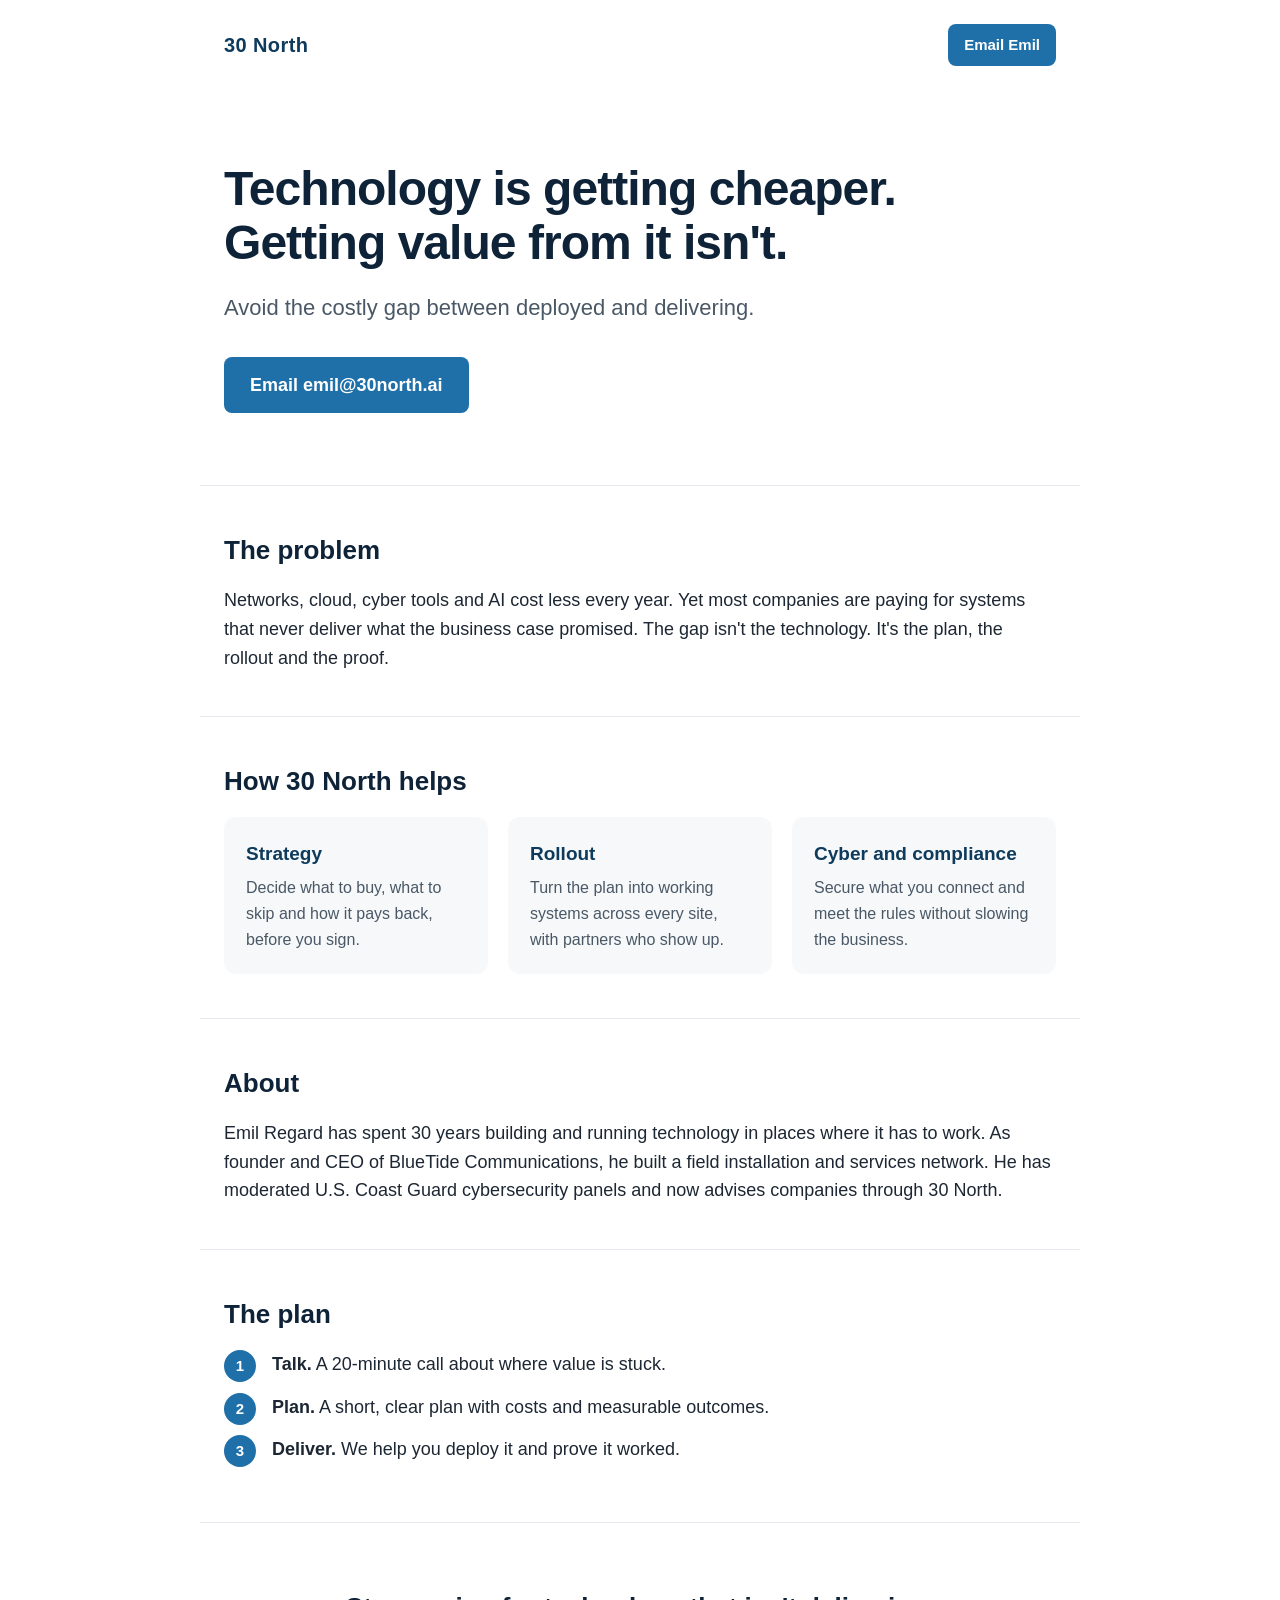
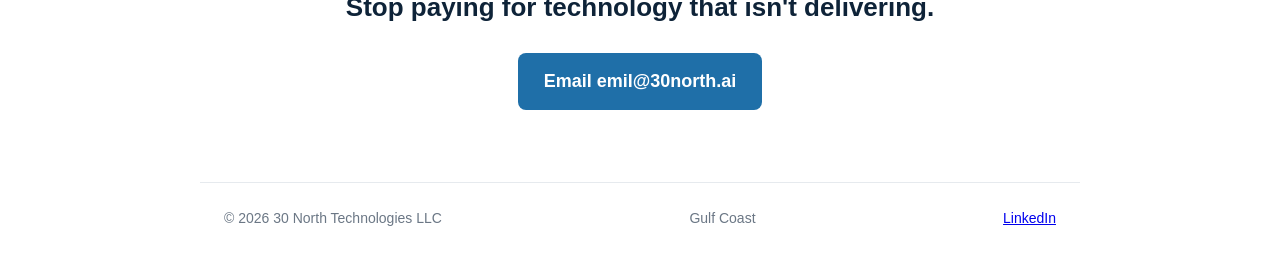
==== index.html @ 556531ea "Phase 1 site" ====
<!doctype html>
<html lang="en">
<head>
<meta charset="utf-8">
<meta name="viewport" content="width=device-width, initial-scale=1">
<title>30 North | Getting value from technology</title>
<meta name="description" content="Technology is getting cheaper. Getting value from it isn't. 30 North closes the gap between deployed and delivering.">
<link rel="stylesheet" href="styles.css">
</head>
<body>
<header class="wrap nav">
  <span class="logo">30 North</span>
  <a class="btn small" href="mailto:emil@30north.ai">Email Emil</a>
</header>

<main>
<section class="wrap hero">
  <h1>Technology is getting cheaper. Getting value from it isn't.</h1>
  <p class="sub">Avoid the costly gap between deployed and delivering.</p>
  <a class="btn" href="mailto:emil@30north.ai">Email emil@30north.ai</a>
</section>

<section class="wrap block">
  <h2>The problem</h2>
  <p>Networks, cloud, cyber tools and AI cost less every year. Yet most companies are paying for systems that never deliver what the business case promised. The gap isn't the technology. It's the plan, the rollout and the proof.</p>
</section>

<section class="wrap block">
  <h2>How 30 North helps</h2>
  <div class="cards">
    <div class="card"><h3>Strategy</h3><p>Decide what to buy, what to skip and how it pays back, before you sign.</p></div>
    <div class="card"><h3>Rollout</h3><p>Turn the plan into working systems across every site, with partners who show up.</p></div>
    <div class="card"><h3>Cyber and compliance</h3><p>Secure what you connect and meet the rules without slowing the business.</p></div>
  </div>
</section>

<section class="wrap block">
  <h2>About</h2>
  <p>Emil Regard has spent 30 years building and running technology in places where it has to work. As founder and CEO of BlueTide Communications, he built a field installation and services network. He has moderated U.S. Coast Guard cybersecurity panels and now advises companies through 30 North.</p>
</section>

<section class="wrap block">
  <h2>The plan</h2>
  <ol class="steps">
    <li><strong>Talk.</strong> A 20-minute call about where value is stuck.</li>
    <li><strong>Plan.</strong> A short, clear plan with costs and measurable outcomes.</li>
    <li><strong>Deliver.</strong> We help you deploy it and prove it worked.</li>
  </ol>
</section>

<section class="wrap cta">
  <h2>Stop paying for technology that isn't delivering.</h2>
  <a class="btn" href="mailto:emil@30north.ai">Email emil@30north.ai</a>
</section>
</main>

<footer class="wrap foot">
  <span>© 2026 30 North Technologies LLC</span>
  <span>Gulf Coast</span>
  <a href="https://www.linkedin.com/in/emil-regard-3751a11/" target="_blank" rel="noopener">LinkedIn</a>
</footer>
</body>
</html>
---- styles.css ----
*{box-sizing:border-box;margin:0;padding:0}
body{font-family:-apple-system,BlinkMacSystemFont,"Segoe UI",Inter,Helvetica,Arial,sans-serif;color:#1d2733;background:#fff;line-height:1.6;font-size:18px}
.wrap{max-width:880px;margin:0 auto;padding:0 24px}
.preview-bar{background:#fff4c2;color:#5c4a00;font-size:14px;text-align:center;padding:8px}
.nav{display:flex;justify-content:space-between;align-items:center;padding-top:24px;padding-bottom:24px}
.logo{font-weight:700;font-size:20px;letter-spacing:.02em;color:#0e3a5b}
.hero{padding-top:72px;padding-bottom:72px}
h1{font-size:48px;line-height:1.12;letter-spacing:-.02em;color:#0e2338;max-width:760px}
.sub{font-size:22px;color:#4a5866;margin:20px 0 32px}
h2{font-size:26px;color:#0e2338;margin-bottom:14px}
h3{font-size:19px;color:#0e3a5b;margin-bottom:6px}
.block{padding-top:44px;padding-bottom:44px;border-top:1px solid #e6eaee}
.cards{display:grid;grid-template-columns:repeat(3,1fr);gap:20px}
.card{background:#f6f8fa;border-radius:12px;padding:22px}
.card p{font-size:16px;color:#4a5866}
.steps{list-style:none;counter-reset:s}
.steps li{counter-increment:s;padding-left:48px;position:relative;margin-bottom:14px}
.steps li::before{content:counter(s);position:absolute;left:0;top:0;width:32px;height:32px;border-radius:50%;background:#1f6fa8;color:#fff;display:flex;align-items:center;justify-content:center;font-weight:700;font-size:15px}
.btn{display:inline-block;background:#1f6fa8;color:#fff;text-decoration:none;font-weight:600;padding:14px 26px;border-radius:8px}
.btn.small{padding:9px 16px;font-size:15px}
.cta{text-align:center;padding-top:64px;padding-bottom:72px;border-top:1px solid #e6eaee}
.cta h2{margin-bottom:24px}
.foot{display:flex;flex-wrap:wrap;gap:20px;justify-content:space-between;font-size:14px;color:#6b7785;padding-top:24px;padding-bottom:32px;border-top:1px solid #e6eaee}
.ph{background:#ffe680;color:#4d3d00;border-radius:4px;padding:1px 6px;font-size:.9em}
@media (max-width:640px){body{font-size:17px}h1{font-size:34px}.sub{font-size:19px}.hero{padding-top:40px;padding-bottom:48px}.cards{grid-template-columns:1fr}.foot{flex-direction:column;gap:8px}}
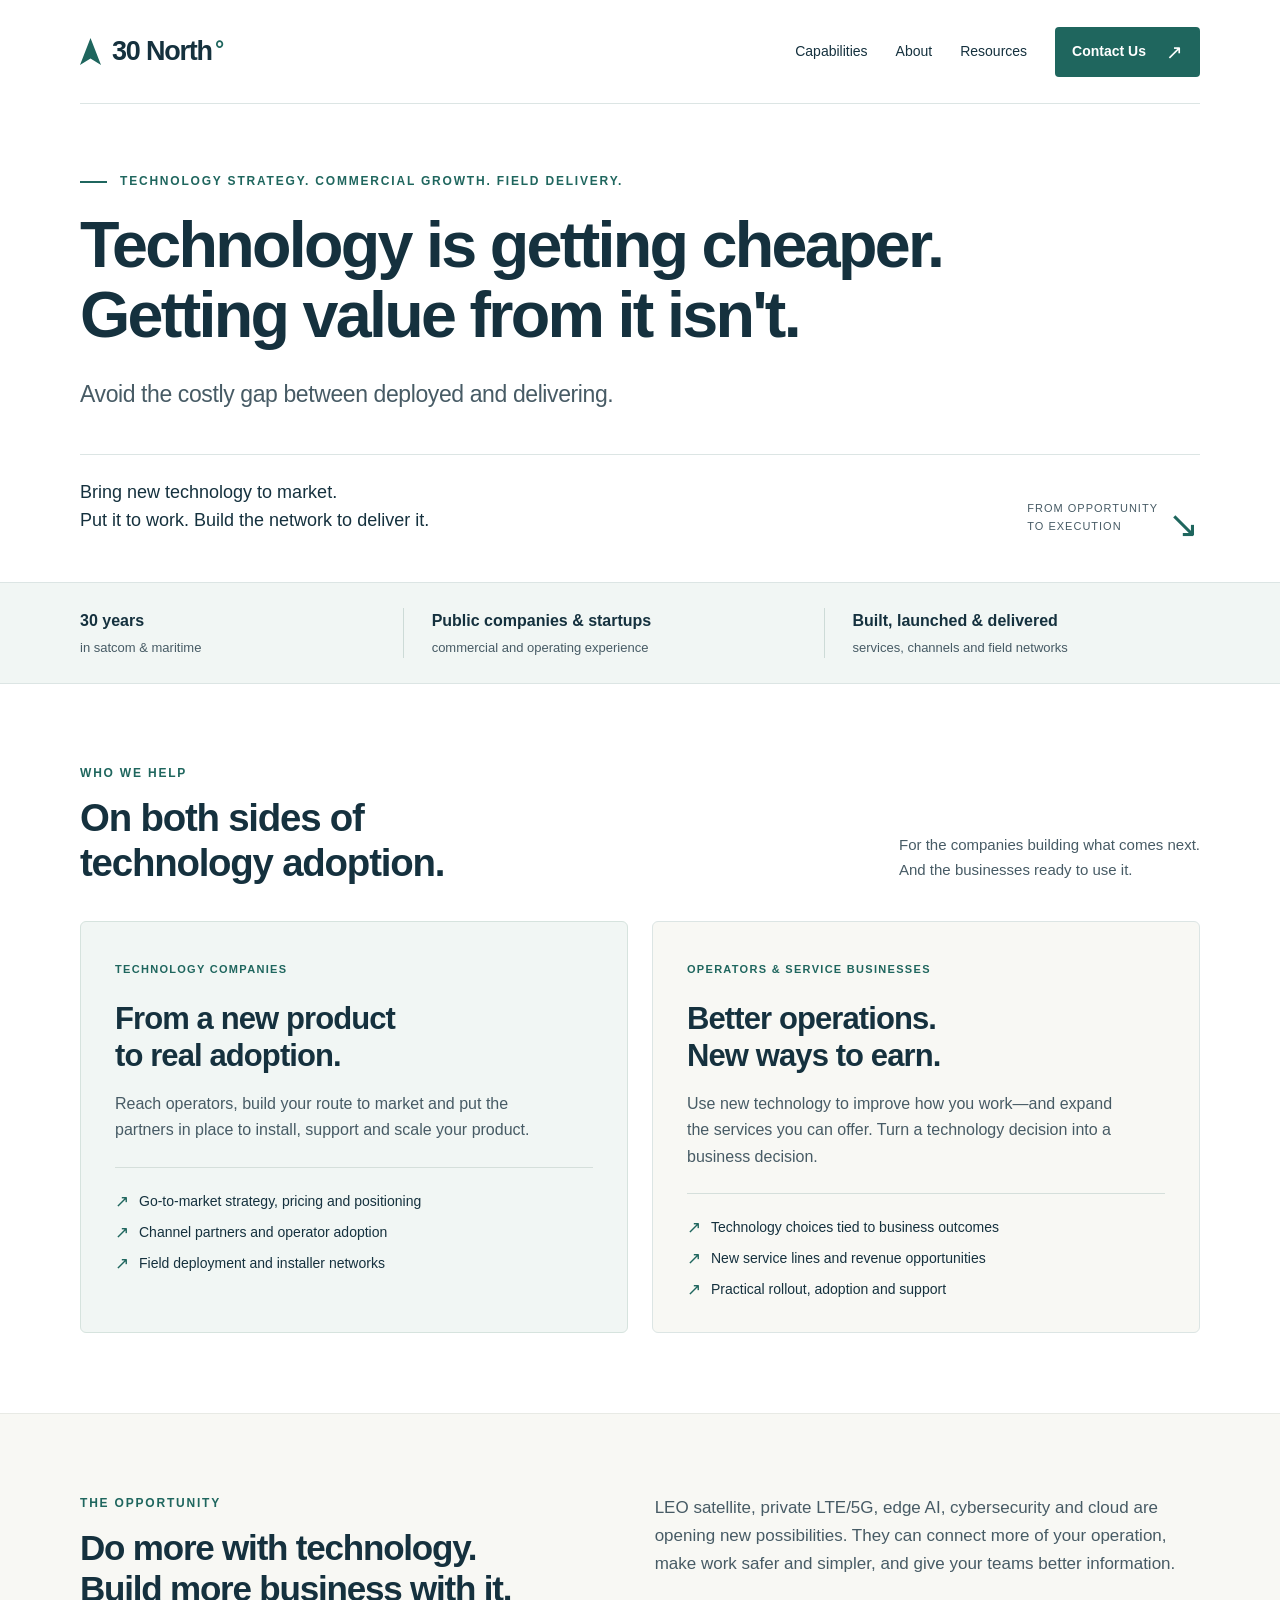
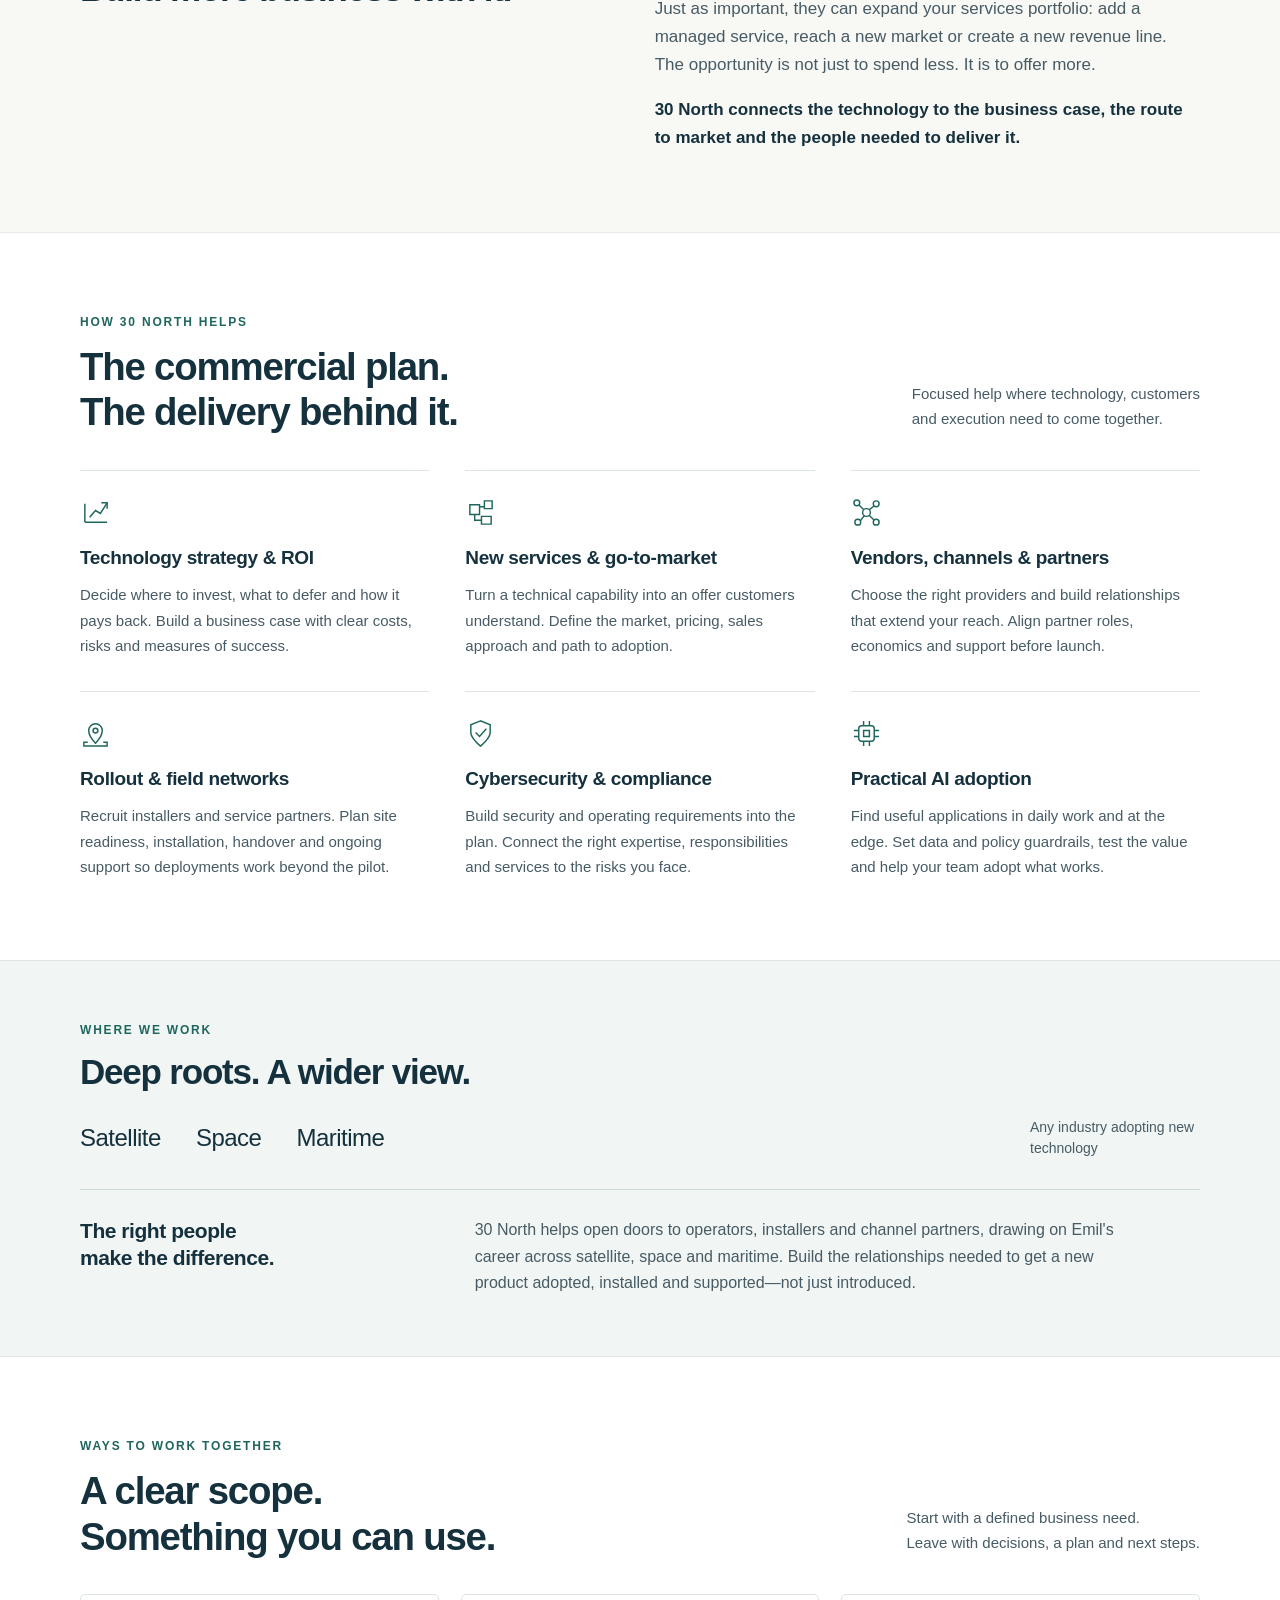
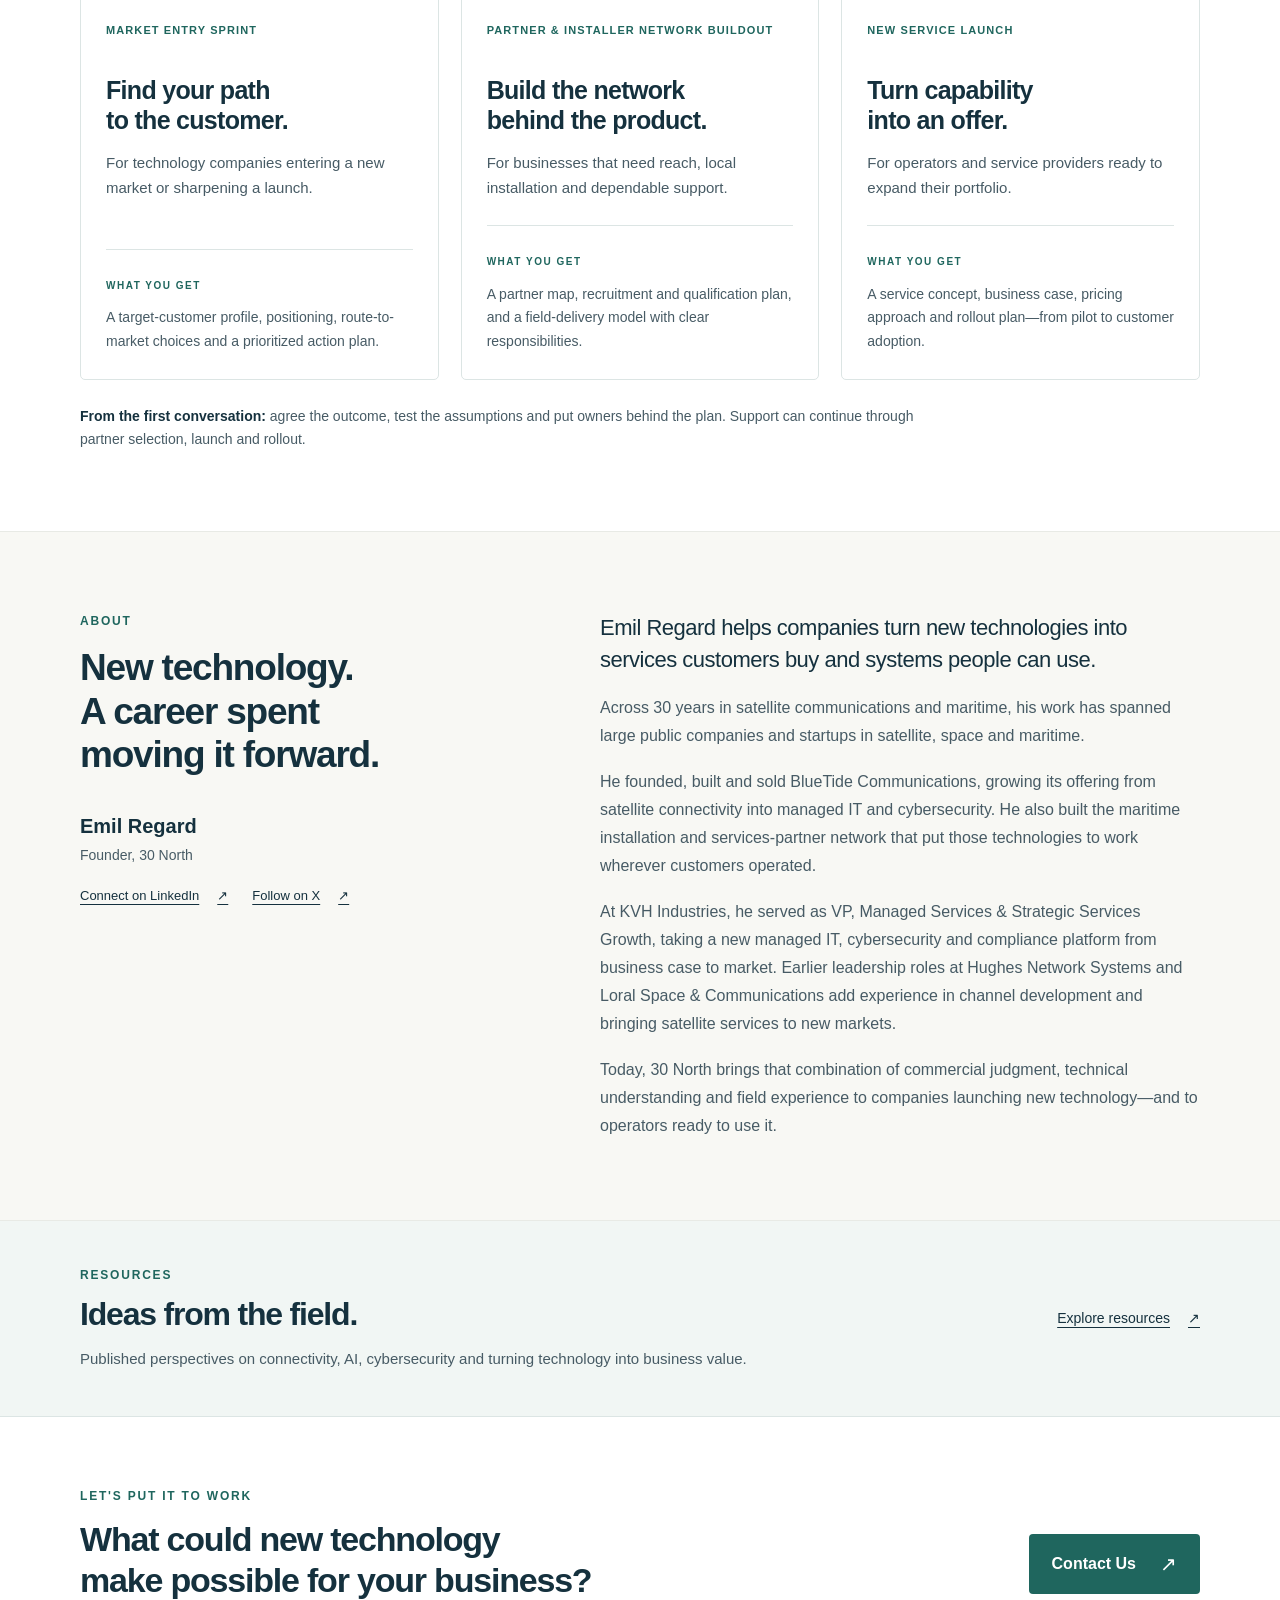
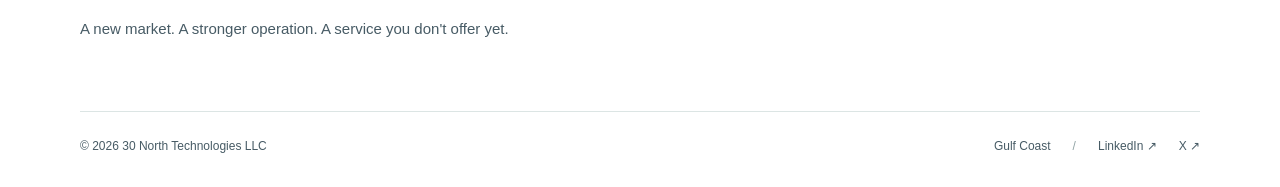
==== commit eee23995: "Site v3: capabilities, Resources page, X link" ====
--- a/index.html
+++ b/index.html
@@ -1,63 +1,174 @@
 <!doctype html>
 <html lang="en">
 <head>
-<meta charset="utf-8">
-<meta name="viewport" content="width=device-width, initial-scale=1">
-<title>30 North | Getting value from technology</title>
-<meta name="description" content="Technology is getting cheaper. Getting value from it isn't. 30 North closes the gap between deployed and delivering.">
-<link rel="stylesheet" href="styles.css">
+  <meta charset="utf-8">
+  <meta name="viewport" content="width=device-width, initial-scale=1">
+  <meta name="theme-color" content="#153c48">
+  <title>30 North | New technology. Real business value.</title>
+  <meta name="description" content="30 North helps technology companies reach new markets and operators put new technology to work. Strategy, go-to-market, partner networks and field delivery, led by Emil Regard.">
+  <link rel="stylesheet" href="styles.css">
 </head>
 <body>
-<header class="wrap nav">
-  <span class="logo">30 North</span>
-  <a class="btn small" href="mailto:emil@30north.ai">Email Emil</a>
-</header>
+  <a class="skip-link" href="#main">Skip to content</a>
+  <header class="wrap nav">
+    <a class="logo" href="index.html" aria-label="30 North home"><span class="logo-mark" aria-hidden="true"></span>30 North<span class="logo-dot" aria-hidden="true">°</span></a>
+    <nav aria-label="Main navigation">
+      <a class="nav-link" href="index.html#capabilities">Capabilities</a>
+      <a class="nav-link" href="index.html#about">About</a>
+      <a class="nav-link" href="resources.html">Resources</a>
+    </nav>
+    <a class="btn small" href="mailto:emil@30north.ai">Contact Us <span aria-hidden="true">↗</span></a>
+  </header>
 
-<main>
-<section class="wrap hero">
-  <h1>Technology is getting cheaper. Getting value from it isn't.</h1>
-  <p class="sub">Avoid the costly gap between deployed and delivering.</p>
-  <a class="btn" href="mailto:emil@30north.ai">Email emil@30north.ai</a>
-</section>
+  <main id="main">
+    <section class="hero wrap" aria-labelledby="hero-heading">
+      <p class="eyebrow"><span class="accent-line" aria-hidden="true"></span>Technology strategy. Commercial growth. Field delivery.</p>
+      <h1 id="hero-heading">Technology is getting cheaper. Getting value from it isn't.</h1>
+      <p class="sub">Avoid the costly gap between deployed and delivering.</p>
+      <div class="hero-bottom">
+        <p>Bring new technology to market.<br> Put it to work. Build the network to deliver it.</p>
+        <span class="hero-direction" aria-hidden="true">From opportunity<br> to execution <span>↘</span></span>
+      </div>
+    </section>
 
-<section class="wrap block">
-  <h2>The problem</h2>
-  <p>Networks, cloud, cyber tools and AI cost less every year. Yet most companies are paying for systems that never deliver what the business case promised. The gap isn't the technology. It's the plan, the rollout and the proof.</p>
-</section>
+    <div class="proof-band">
+      <ul class="wrap proof-list" aria-label="Experience at a glance">
+        <li><strong>30 years</strong><span>in satcom &amp; maritime</span></li>
+        <li><strong>Public companies &amp; startups</strong><span>commercial and operating experience</span></li>
+        <li><strong>Built, launched &amp; delivered</strong><span>services, channels and field networks</span></li>
+      </ul>
+    </div>
 
-<section class="wrap block">
-  <h2>How 30 North helps</h2>
-  <div class="cards">
-    <div class="card"><h3>Strategy</h3><p>Decide what to buy, what to skip and how it pays back, before you sign.</p></div>
-    <div class="card"><h3>Rollout</h3><p>Turn the plan into working systems across every site, with partners who show up.</p></div>
-    <div class="card"><h3>Cyber and compliance</h3><p>Secure what you connect and meet the rules without slowing the business.</p></div>
-  </div>
-</section>
+    <section class="section wrap" aria-labelledby="who-heading">
+      <div class="section-heading">
+        <div><p class="eyebrow">Who we help</p><h2 id="who-heading">On both sides of<br> technology adoption.</h2></div>
+        <p class="section-intro">For the companies building what comes next.<br> And the businesses ready to use it.</p>
+      </div>
+      <div class="lanes">
+        <article class="lane lane-tech">
+          <span class="lane-label">Technology companies</span>
+          <h3>From a new product<br> to real adoption.</h3>
+          <p>Reach operators, build your route to market and put the partners in place to install, support and scale your product.</p>
+          <ul class="check-list">
+            <li>Go-to-market strategy, pricing and positioning</li>
+            <li>Channel partners and operator adoption</li>
+            <li>Field deployment and installer networks</li>
+          </ul>
+        </article>
+        <article class="lane lane-ops">
+          <span class="lane-label">Operators &amp; service businesses</span>
+          <h3>Better operations.<br> New ways to earn.</h3>
+          <p>Use new technology to improve how you work—and expand the services you can offer. Turn a technology decision into a business decision.</p>
+          <ul class="check-list">
+            <li>Technology choices tied to business outcomes</li>
+            <li>New service lines and revenue opportunities</li>
+            <li>Practical rollout, adoption and support</li>
+          </ul>
+        </article>
+      </div>
+    </section>
 
-<section class="wrap block">
-  <h2>About</h2>
-  <p>Emil Regard has spent 30 years building and running technology in places where it has to work. As founder and CEO of BlueTide Communications, he built a field installation and services network. He has moderated U.S. Coast Guard cybersecurity panels and now advises companies through 30 North.</p>
-</section>
+    <section class="opportunity section" aria-labelledby="opportunity-heading">
+      <div class="wrap opportunity-grid">
+        <div><p class="eyebrow" id="opportunity-heading">The Opportunity</p><h2>Do more with technology.<br> Build more business with it.</h2></div>
+        <div class="opportunity-copy">
+          <p>LEO satellite, private LTE/5G, edge AI, cybersecurity and cloud are opening new possibilities. They can connect more of your operation, make work safer and simpler, and give your teams better information.</p>
+          <p>Just as important, they can expand your services portfolio: add a managed service, reach a new market or create a new revenue line. The opportunity is not just to spend less. It is to offer more.</p>
+          <p>30 North connects the technology to the business case, the route to market and the people needed to deliver it.</p>
+        </div>
+      </div>
+    </section>
 
-<section class="wrap block">
-  <h2>The plan</h2>
-  <ol class="steps">
-    <li><strong>Talk.</strong> A 20-minute call about where value is stuck.</li>
-    <li><strong>Plan.</strong> A short, clear plan with costs and measurable outcomes.</li>
-    <li><strong>Deliver.</strong> We help you deploy it and prove it worked.</li>
-  </ol>
-</section>
+    <section class="section wrap" id="capabilities" aria-labelledby="capabilities-heading">
+      <div class="section-heading">
+        <div><p class="eyebrow">How 30 North helps</p><h2 id="capabilities-heading">The commercial plan.<br> The delivery behind it.</h2></div>
+        <p class="section-intro">Focused help where technology, customers<br> and execution need to come together.</p>
+      </div>
+      <div class="capabilities-grid">
+        <article class="capability">
+          <svg class="icon" viewBox="0 0 32 32" fill="none" stroke="currentColor" stroke-width="1.5" aria-hidden="true"><path d="M5 26V7m0 19h23M10 21l6-7 5 3 7-11"/><path d="M22 6h6v6"/></svg>
+          <h3>Technology strategy &amp; ROI</h3>
+          <p>Decide where to invest, what to defer and how it pays back. Build a business case with clear costs, risks and measures of success.</p>
+        </article>
+        <article class="capability">
+          <svg class="icon" viewBox="0 0 32 32" fill="none" stroke="currentColor" stroke-width="1.5" aria-hidden="true"><path d="M5 8h10v10H5zM17 20h10v8H17zM20 4h8v8h-8zM10 18v6h7M15 10h5"/></svg>
+          <h3>New services &amp; go-to-market</h3>
+          <p>Turn a technical capability into an offer customers understand. Define the market, pricing, sales approach and path to adoption.</p>
+        </article>
+        <article class="capability">
+          <svg class="icon" viewBox="0 0 32 32" fill="none" stroke="currentColor" stroke-width="1.5" aria-hidden="true"><circle cx="16" cy="16" r="4"/><circle cx="6" cy="6" r="3"/><circle cx="26" cy="7" r="3"/><circle cx="7" cy="26" r="3"/><circle cx="26" cy="26" r="3"/><path d="M8 8l5 5m6 0l5-4M10 24l4-5m5 0l5 5"/></svg>
+          <h3>Vendors, channels &amp; partners</h3>
+          <p>Choose the right providers and build relationships that extend your reach. Align partner roles, economics and support before launch.</p>
+        </article>
+        <article class="capability">
+          <svg class="icon" viewBox="0 0 32 32" fill="none" stroke="currentColor" stroke-width="1.5" aria-hidden="true"><path d="M23 13c0 6-7 13-7 13S9 19 9 13a7 7 0 1114 0z"/><circle cx="16" cy="13" r="2.5"/><path d="M8 25H4v4h24v-4h-4"/></svg>
+          <h3>Rollout &amp; field networks</h3>
+          <p>Recruit installers and service partners. Plan site readiness, installation, handover and ongoing support so deployments work beyond the pilot.</p>
+        </article>
+        <article class="capability">
+          <svg class="icon" viewBox="0 0 32 32" fill="none" stroke="currentColor" stroke-width="1.5" aria-hidden="true"><path d="M16 3L6 7v8c0 6 10 14 10 14s10-8 10-14V7L16 3z"/><path d="M11 15l4 4 7-8"/></svg>
+          <h3>Cybersecurity &amp; compliance</h3>
+          <p>Build security and operating requirements into the plan. Connect the right expertise, responsibilities and services to the risks you face.</p>
+        </article>
+        <article class="capability">
+          <svg class="icon" viewBox="0 0 32 32" fill="none" stroke="currentColor" stroke-width="1.5" aria-hidden="true"><rect x="8" y="8" width="16" height="16" rx="3"/><path d="M13 3v5m6-5v5m-6 16v5m6-5v5M3 13h5m-5 6h5m16-6h5m-5 6h5M13 13h6v6h-6z"/></svg>
+          <h3>Practical AI adoption</h3>
+          <p>Find useful applications in daily work and at the edge. Set data and policy guardrails, test the value and help your team adopt what works.</p>
+        </article>
+      </div>
+    </section>
 
-<section class="wrap cta">
-  <h2>Stop paying for technology that isn't delivering.</h2>
-  <a class="btn" href="mailto:emil@30north.ai">Email emil@30north.ai</a>
-</section>
-</main>
+    <section class="network section" aria-labelledby="industries-heading">
+      <div class="wrap">
+        <p class="eyebrow">Where we work</p>
+        <h2 id="industries-heading">Deep roots. A wider view.</h2>
+        <ul class="industry-list" aria-label="Industries"><li>Satellite</li><li>Space</li><li>Maritime</li><li class="industry-more">Any industry adopting new technology</li></ul>
+        <div class="network-copy"><h3>The right people<br> make the difference.</h3><p>30 North helps open doors to operators, installers and channel partners, drawing on Emil's career across satellite, space and maritime. Build the relationships needed to get a new product adopted, installed and supported—not just introduced.</p></div>
+      </div>
+    </section>
 
-<footer class="wrap foot">
-  <span>© 2026 30 North Technologies LLC</span>
-  <span>Gulf Coast</span>
-  <a href="https://www.linkedin.com/in/emil-regard-3751a11/" target="_blank" rel="noopener">LinkedIn</a>
-</footer>
+    <section class="section wrap" aria-labelledby="engagements-heading">
+      <div class="section-heading">
+        <div><p class="eyebrow">Ways to work together</p><h2 id="engagements-heading">A clear scope.<br> Something you can use.</h2></div>
+        <p class="section-intro">Start with a defined business need.<br> Leave with decisions, a plan and next steps.</p>
+      </div>
+      <div class="engagements-grid">
+        <article class="engagement"><p class="offer-type">Market entry sprint</p><h3>Find your path<br> to the customer.</h3><p>For technology companies entering a new market or sharpening a launch.</p><div class="deliverable"><span>What you get</span><p>A target-customer profile, positioning, route-to-market choices and a prioritized action plan.</p></div></article>
+        <article class="engagement"><p class="offer-type">Partner &amp; installer network buildout</p><h3>Build the network<br> behind the product.</h3><p>For businesses that need reach, local installation and dependable support.</p><div class="deliverable"><span>What you get</span><p>A partner map, recruitment and qualification plan, and a field-delivery model with clear responsibilities.</p></div></article>
+        <article class="engagement"><p class="offer-type">New service launch</p><h3>Turn capability<br> into an offer.</h3><p>For operators and service providers ready to expand their portfolio.</p><div class="deliverable"><span>What you get</span><p>A service concept, business case, pricing approach and rollout plan—from pilot to customer adoption.</p></div></article>
+      </div>
+      <p class="approach-note"><strong>From the first conversation:</strong> agree the outcome, test the assumptions and put owners behind the plan. Support can continue through partner selection, launch and rollout.</p>
+    </section>
+
+    <section class="about section" id="about" aria-labelledby="about-heading">
+      <div class="wrap about-grid">
+        <div class="about-heading"><p class="eyebrow">About</p><h2 id="about-heading">New technology.<br> A career spent<br> moving it forward.</h2><p class="founder-name">Emil Regard<span>Founder, 30 North</span></p><div class="social-links"><a class="text-link" href="https://www.linkedin.com/in/emil-regard-3751a11/" target="_blank" rel="noopener noreferrer">Connect on LinkedIn <span aria-hidden="true">↗</span></a><a class="text-link" href="https://x.com/Eregard" aria-label="Emil Regard on X" target="_blank" rel="noopener noreferrer">Follow on X <span aria-hidden="true">↗</span></a></div></div>
+        <div class="about-copy">
+          <p class="about-lead">Emil Regard helps companies turn new technologies into services customers buy and systems people can use.</p>
+          <p>Across 30 years in satellite communications and maritime, his work has spanned large public companies and startups in satellite, space and maritime.</p>
+          <p>He founded, built and sold BlueTide Communications, growing its offering from satellite connectivity into managed IT and cybersecurity. He also built the maritime installation and services-partner network that put those technologies to work wherever customers operated.</p>
+          <p>At KVH Industries, he served as VP, Managed Services &amp; Strategic Services Growth, taking a new managed IT, cybersecurity and compliance platform from business case to market. Earlier leadership roles at Hughes Network Systems and Loral Space &amp; Communications add experience in channel development and bringing satellite services to new markets.</p>
+          <p>Today, 30 North brings that combination of commercial judgment, technical understanding and field experience to companies launching new technology—and to operators ready to use it.</p>
+        </div>
+      </div>
+    </section>
+
+    <section class="resources-teaser section" aria-labelledby="resources-teaser-heading">
+      <div class="wrap resources-teaser-inner">
+        <div><p class="eyebrow">Resources</p><h2 id="resources-teaser-heading">Ideas from the field.</h2><p>Published perspectives on connectivity, AI, cybersecurity and turning technology into business value.</p></div>
+        <a class="text-link" href="resources.html">Explore resources <span aria-hidden="true">↗</span></a>
+      </div>
+    </section>
+
+    <section class="cta wrap" aria-labelledby="cta-heading">
+      <div><p class="eyebrow">Let's put it to work</p><h2 id="cta-heading">What could new technology<br> make possible for your business?</h2><p>A new market. A stronger operation. A service you don't offer yet.</p></div>
+      <a class="btn" href="mailto:emil@30north.ai">Contact Us <span aria-hidden="true">↗</span></a>
+    </section>
+  </main>
+
+  <footer class="wrap foot">
+    <span>© 2026 30 North Technologies LLC</span>
+    <div><span>Gulf Coast</span><span class="footer-separator" aria-hidden="true">/</span><a href="https://www.linkedin.com/in/emil-regard-3751a11/" target="_blank" rel="noopener noreferrer">LinkedIn <span aria-hidden="true">↗</span></a><a href="https://x.com/Eregard" aria-label="Emil Regard on X" target="_blank" rel="noopener noreferrer">X <span aria-hidden="true">↗</span></a></div>
+  </footer>
 </body>
 </html>
--- a/styles.css
+++ b/styles.css
@@ -1,25 +1,56 @@
+:root{--ink:#15313e;--body:#475b65;--teal:#1f665e;--line:#dce5e4;--pale:#f1f6f4;--warm:#f8f8f4;--white:#fff;--font:-apple-system,BlinkMacSystemFont,"Segoe UI",Helvetica,Arial,sans-serif}
 *{box-sizing:border-box;margin:0;padding:0}
-body{font-family:-apple-system,BlinkMacSystemFont,"Segoe UI",Inter,Helvetica,Arial,sans-serif;color:#1d2733;background:#fff;line-height:1.6;font-size:18px}
-.wrap{max-width:880px;margin:0 auto;padding:0 24px}
-.preview-bar{background:#fff4c2;color:#5c4a00;font-size:14px;text-align:center;padding:8px}
-.nav{display:flex;justify-content:space-between;align-items:center;padding-top:24px;padding-bottom:24px}
-.logo{font-weight:700;font-size:20px;letter-spacing:.02em;color:#0e3a5b}
-.hero{padding-top:72px;padding-bottom:72px}
-h1{font-size:48px;line-height:1.12;letter-spacing:-.02em;color:#0e2338;max-width:760px}
-.sub{font-size:22px;color:#4a5866;margin:20px 0 32px}
-h2{font-size:26px;color:#0e2338;margin-bottom:14px}
-h3{font-size:19px;color:#0e3a5b;margin-bottom:6px}
-.block{padding-top:44px;padding-bottom:44px;border-top:1px solid #e6eaee}
-.cards{display:grid;grid-template-columns:repeat(3,1fr);gap:20px}
-.card{background:#f6f8fa;border-radius:12px;padding:22px}
-.card p{font-size:16px;color:#4a5866}
-.steps{list-style:none;counter-reset:s}
-.steps li{counter-increment:s;padding-left:48px;position:relative;margin-bottom:14px}
-.steps li::before{content:counter(s);position:absolute;left:0;top:0;width:32px;height:32px;border-radius:50%;background:#1f6fa8;color:#fff;display:flex;align-items:center;justify-content:center;font-weight:700;font-size:15px}
-.btn{display:inline-block;background:#1f6fa8;color:#fff;text-decoration:none;font-weight:600;padding:14px 26px;border-radius:8px}
-.btn.small{padding:9px 16px;font-size:15px}
-.cta{text-align:center;padding-top:64px;padding-bottom:72px;border-top:1px solid #e6eaee}
-.cta h2{margin-bottom:24px}
-.foot{display:flex;flex-wrap:wrap;gap:20px;justify-content:space-between;font-size:14px;color:#6b7785;padding-top:24px;padding-bottom:32px;border-top:1px solid #e6eaee}
-.ph{background:#ffe680;color:#4d3d00;border-radius:4px;padding:1px 6px;font-size:.9em}
-@media (max-width:640px){body{font-size:17px}h1{font-size:34px}.sub{font-size:19px}.hero{padding-top:40px;padding-bottom:48px}.cards{grid-template-columns:1fr}.foot{flex-direction:column;gap:8px}}
+html{scroll-behavior:smooth;scroll-padding-top:32px}
+body{font-family:var(--font);color:var(--ink);background:var(--white);font-size:17px;line-height:1.65;-webkit-font-smoothing:antialiased}
+a{color:inherit;text-underline-offset:4px}
+button,a{-webkit-tap-highlight-color:transparent}
+a:focus-visible{outline:3px solid #b27e2e;outline-offset:6px}
+.wrap{width:min(1120px,calc(100% - 96px));margin-inline:auto}
+.skip-link{position:fixed;z-index:10;left:16px;top:-100px;background:var(--ink);color:white;padding:10px 20px}.skip-link:focus{top:12px}
+.nav{display:flex;align-items:center;justify-content:space-between;min-height:104px;border-bottom:1px solid var(--line)}
+.logo{display:inline-flex;align-items:center;font-size:27px;line-height:1;font-weight:700;letter-spacing:-1.2px;text-decoration:none;white-space:nowrap}
+.logo-dot{font-size:23px;align-self:flex-start;color:var(--teal);margin-left:3px}
+.logo-mark{position:relative;height:27px;width:21px;margin-right:11px;background:var(--teal);clip-path:polygon(50% 0,100% 100%,50% 76%,0 100%)}
+.nav nav{display:flex;align-items:center;gap:28px}.nav-link{font-size:14px;text-decoration:none;font-weight:500}.nav-link:hover,.text-link:hover{color:var(--teal)}
+.btn{display:inline-flex;gap:24px;align-items:center;justify-content:center;background:var(--teal);color:white;text-decoration:none;font-size:16px;font-weight:600;line-height:1.4;padding:16px 23px;border-radius:4px;transition:background .15s}
+.btn:hover{background:#174b46}.btn span{font-size:20px;font-weight:400}.btn.small{font-size:14px;padding:11px 17px;gap:20px}
+.eyebrow{font-size:12px;text-transform:uppercase;letter-spacing:1.8px;font-weight:650;line-height:1.5;color:var(--teal);margin-bottom:20px}
+.accent-line{display:inline-block;width:27px;height:2px;background:var(--teal);vertical-align:middle;margin-right:13px}
+.hero{padding-block:68px 47px}
+h1{max-width:1000px;font-size:clamp(44px,5.05vw,68px);line-height:1.09;font-weight:600;letter-spacing:-2.7px;text-wrap:balance}
+.sub{font-size:23px;line-height:1.5;color:var(--body);margin-top:26px;letter-spacing:-.4px}
+.hero-bottom{display:flex;align-items:flex-end;justify-content:space-between;margin-top:43px;padding-top:24px;border-top:1px solid var(--line)}
+.hero-bottom>p{font-size:18px;line-height:1.55;font-weight:500}.hero-direction{font-size:11px;line-height:1.6;letter-spacing:1px;text-transform:uppercase;color:var(--body);position:relative;padding-right:42px}.hero-direction>span{position:absolute;right:0;top:-5px;font-size:37px;color:var(--teal);font-weight:300}
+.proof-band{background:var(--pale);border-block:1px solid var(--line)}.proof-list{display:grid;grid-template-columns:.9fr 1.2fr 1.15fr;list-style:none;padding-block:25px;gap:28px}.proof-list li+li{border-left:1px solid #cddbd7;padding-left:28px}.proof-list strong,.proof-list span{display:block}.proof-list strong{font-size:16px;font-weight:650}.proof-list span{font-size:13px;color:var(--body);margin-top:2px}
+.section{padding-block:80px}.section-heading{display:flex;justify-content:space-between;align-items:flex-end;gap:32px;margin-bottom:35px}.section-heading .eyebrow{margin-bottom:13px}
+h2{font-size:clamp(29px,3vw,39px);line-height:1.18;font-weight:550;letter-spacing:-1.2px;text-wrap:balance}.section-intro{font-size:15px;color:var(--body);max-width:340px;padding-bottom:3px;line-height:1.65}
+h3{font-size:21px;line-height:1.3;font-weight:600;letter-spacing:-.45px}
+p{overflow-wrap:break-word}
+.lanes{display:grid;grid-template-columns:1fr 1fr;gap:24px}.lane{border:1px solid var(--line);border-radius:6px;padding:32px 34px 30px}.lane-tech{background:var(--pale);border-color:#d6e3de}.lane-ops{background:var(--warm)}.lane-label{font-size:11px;text-transform:uppercase;letter-spacing:1.3px;font-weight:650;color:var(--teal)}.lane h3{font-size:31px;line-height:1.2;margin-top:18px;margin-bottom:17px;letter-spacing:-.9px}.lane>p{font-size:16px;color:var(--body);line-height:1.65;max-width:440px}.check-list{list-style:none;padding-top:22px;margin-top:23px;border-top:1px solid #d5dfdb;font-size:14px}.check-list li{position:relative;padding-left:24px;margin-bottom:8px}.check-list li:last-child{margin:0}.check-list li::before{content:"↗";position:absolute;left:0;color:var(--teal);font-size:17px;top:-2px}
+.opportunity{background:var(--warm);border-block:1px solid #e8eae5}.opportunity-grid{display:grid;grid-template-columns:1fr 1.07fr;gap:65px}.opportunity .eyebrow{margin-bottom:15px}.opportunity h2{font-size:35px}.opportunity-copy{font-size:17px;color:var(--body)}.opportunity-copy p+p{margin-top:17px}.opportunity-copy p:last-child{font-weight:550;color:var(--ink)}
+.capabilities-grid{display:grid;grid-template-columns:repeat(3,1fr);column-gap:36px;row-gap:32px}.capability{padding-top:26px;border-top:1px solid var(--line)}.capability .icon{width:31px;height:31px;color:var(--teal);margin-bottom:18px;display:block}.capability h3{font-size:19px;margin-bottom:12px;letter-spacing:-.35px}.capability p{color:var(--body);font-size:15px;line-height:1.7}
+.network{background:var(--pale);padding-block:60px;border-block:1px solid var(--line)}.network .eyebrow{margin-bottom:12px}.network h2{font-size:35px}.industry-list{display:flex;align-items:center;flex-wrap:wrap;gap:15px 35px;list-style:none;margin-top:25px;padding-bottom:30px;border-bottom:1px solid #ccdcd6}.industry-list li{font-size:24px;font-weight:500;letter-spacing:-.5px}.industry-list .industry-more{font-size:14px;font-weight:400;letter-spacing:0;color:var(--body);margin-left:auto;max-width:170px;line-height:1.5}.network-copy{display:grid;grid-template-columns:1fr 2fr;gap:32px;margin-top:27px}.network-copy h3{font-size:21px}.network-copy p{color:var(--body);font-size:16px;max-width:650px}
+.engagements-grid{display:grid;grid-template-columns:repeat(3,1fr);gap:22px}.engagement{border:1px solid var(--line);padding:27px 25px 25px;border-radius:5px;display:flex;flex-direction:column}.offer-type{font-size:11px;line-height:1.55;letter-spacing:1.1px;text-transform:uppercase;color:var(--teal);font-weight:650;min-height:35px;margin-bottom:18px}.engagement h3{font-size:25px;line-height:1.2;letter-spacing:-.7px;margin-bottom:16px}.engagement>p:not(.offer-type){font-size:15px;color:var(--body);margin-bottom:25px}.deliverable{border-top:1px solid var(--line);padding-top:20px;margin-top:auto}.deliverable>span{font-size:10px;text-transform:uppercase;letter-spacing:1.5px;color:var(--teal);font-weight:650}.deliverable p{font-size:14px;margin-top:8px;color:var(--body);line-height:1.7}.approach-note{font-size:14px;color:var(--body);margin-top:25px;max-width:850px}.approach-note strong{font-weight:600;color:var(--ink)}
+.about{background:var(--warm);border-block:1px solid #e8eae5}.about-grid{display:grid;grid-template-columns:.9fr 1.2fr;gap:70px}.about-heading h2{font-size:37px}.about .eyebrow{margin-bottom:16px}.founder-name{font-size:20px;font-weight:600;margin-top:33px}.founder-name span{display:block;font-weight:400;font-size:14px;color:var(--body);margin-top:1px}.text-link{display:inline-flex;gap:18px;font-size:13px;margin-top:18px}.about-copy p{font-size:16px;line-height:1.75;color:var(--body)}.about-copy p+p{margin-top:18px}.about-copy .about-lead{font-size:22px;line-height:1.45;letter-spacing:-.5px;color:var(--ink);font-weight:500}
+.cta{display:flex;align-items:center;justify-content:space-between;gap:40px;padding-block:70px}.cta h2{font-size:34px}.cta .eyebrow{margin-bottom:14px}.cta p:not(.eyebrow){margin-top:17px;font-size:15px;color:var(--body)}.cta .btn{flex-shrink:0}
+.foot{display:flex;justify-content:space-between;align-items:center;border-top:1px solid var(--line);padding-block:25px 30px;font-size:12px;color:var(--body);gap:20px}.foot>div{display:flex;gap:22px;align-items:center}.foot a{text-decoration:none}.foot a:hover{text-decoration:underline}.footer-separator{color:#91a3a5}
+@media(min-width:1500px){h1{font-size:68px}}
+@media(max-width:1000px){.wrap{width:calc(100% - 64px)}h1{font-size:56px}.lane{padding:28px}.lane h3{font-size:28px}.section{padding-block:64px}.opportunity-grid{gap:40px}.opportunity h2{font-size:31px}.capabilities-grid{gap:28px}.capability h3{font-size:18px}.engagements-grid{gap:16px}.engagement{padding:22px 20px}.engagement h3{font-size:23px}.about-grid{gap:42px}.about-heading h2{font-size:33px}.proof-list{gap:20px}.proof-list li+li{padding-left:20px}.proof-list strong{font-size:14px}.proof-list span{font-size:12px}.industry-list{gap:20px}.industry-list .industry-more{max-width:150px}.cta h2{font-size:30px}}
+@media(max-width:760px){.wrap{width:calc(100% - 40px)}.nav{min-height:84px}.logo{font-size:24px}.logo-mark{height:24px;width:18px;margin-right:9px}.nav nav{gap:0}.nav-link{display:none}.btn.small{padding:10px 14px;gap:15px;font-size:13px}.hero{padding-block:44px 33px}.hero .eyebrow{font-size:10px;letter-spacing:1.1px;max-width:310px;line-height:1.8;margin-bottom:24px}.accent-line{width:19px;margin-right:7px}h1{font-size:44px;line-height:1.1;letter-spacing:-1.85px;text-wrap:initial}.sub{font-size:20px;line-height:1.5;letter-spacing:-.3px;margin-top:22px}.hero-bottom{margin-top:30px;padding-top:22px}.hero-bottom>p{font-size:15px;line-height:1.6}.hero-direction{display:none}.proof-list{grid-template-columns:1fr;padding-block:9px;gap:0}.proof-list li{display:flex;justify-content:space-between;gap:15px;padding-block:14px;align-items:center}.proof-list li+li{padding-left:0;border-left:0;border-top:1px solid #d5e0dc}.proof-list strong{font-size:13px;line-height:1.5;flex:1.05}.proof-list span{font-size:11px;line-height:1.5;margin-top:0;flex:1;text-align:right}.section{padding-block:49px}.section-heading{display:block;margin-bottom:26px}.section-heading .eyebrow{margin-bottom:13px}.eyebrow{font-size:10px;letter-spacing:1.7px}h2{font-size:31px;letter-spacing:-.9px;line-height:1.2}.section-intro{font-size:14px;margin-top:18px;max-width:none}.section-intro br{display:none}.lanes{grid-template-columns:1fr;gap:18px}.lane{padding:26px 24px}.lane h3{font-size:29px;margin-top:16px;margin-bottom:16px}.lane-label{font-size:10px;letter-spacing:1.1px}.lane>p{font-size:15px}.check-list{font-size:13px;margin-top:22px;padding-top:19px}.check-list li{margin-bottom:9px}.opportunity-grid{grid-template-columns:1fr;gap:25px}.opportunity h2{font-size:30px}.opportunity-copy{font-size:15px;line-height:1.75}.capabilities-grid{grid-template-columns:1fr;gap:0}.capability{display:grid;grid-template-columns:32px 1fr;column-gap:18px;padding-block:25px;border-top:1px solid var(--line)}.capability:last-child{padding-bottom:0}.capability .icon{width:29px;height:29px;grid-row:1 / 3;margin:0}.capability h3{font-size:18px;line-height:1.35;margin:0 0 10px}.capability p{font-size:14px;line-height:1.75;grid-column:2}.network{padding-block:44px}.network h2{font-size:30px}.industry-list{display:grid;grid-template-columns:1fr 1fr;gap:16px 20px;margin-top:26px;padding-bottom:25px}.industry-list li{font-size:25px}.industry-list .industry-more{font-size:12px;max-width:150px;margin-left:0}.network-copy{display:block;margin-top:25px}.network-copy h3{font-size:21px;margin-bottom:16px}.network-copy h3 br{display:none}.network-copy p{font-size:15px;line-height:1.75}.engagements-grid{grid-template-columns:1fr;gap:17px}.engagement{padding:25px}.offer-type{min-height:0;font-size:10px;margin-bottom:17px}.engagement h3{font-size:27px;margin-bottom:15px}.engagement>p:not(.offer-type){font-size:14px;margin-bottom:23px}.deliverable{padding-top:16px}.deliverable p{font-size:14px;line-height:1.7}.approach-note{font-size:13px;line-height:1.8;margin-top:22px}.about-grid{grid-template-columns:1fr;gap:29px}.about-heading h2{font-size:32px}.about-heading h2 br:nth-child(2){display:none}.founder-name{margin-top:25px;font-size:20px}.text-link{margin-top:12px}.about-copy .about-lead{font-size:22px}.about-copy p{font-size:15px;line-height:1.8}.about-copy p+p{margin-top:18px}.cta{display:block;padding-block:48px}.cta h2{font-size:30px}.cta h2 br{display:none}.cta p:not(.eyebrow){font-size:15px;line-height:1.65;margin-top:17px}.cta .btn{margin-top:26px;font-size:15px;padding:14px 21px;gap:30px}.foot{display:block;font-size:11px;padding-block:23px 28px}.foot>div{gap:18px;margin-top:12px}}
+@media(max-width:360px){h1{font-size:39px}.hero .eyebrow{font-size:9px}.logo{font-size:22px}.btn.small{padding-inline:11px;gap:10px}.lane{padding-inline:21px}}
+@media(prefers-reduced-motion:reduce){html{scroll-behavior:auto}.btn{transition:none}}
+
+/* Shared navigation and Resources page */
+.nav{gap:28px}.nav nav{margin-left:auto}.nav-link[aria-current="page"]{color:var(--teal);text-decoration:underline;text-decoration-thickness:1px;text-underline-offset:7px}
+.resources-hero{padding-block:68px 0}.resources-hero h1{font-size:64px;letter-spacing:-2.5px}.resources-hero .sub{font-size:24px;margin-top:21px}.resources-intro{max-width:740px;color:var(--body);font-size:17px;line-height:1.75;margin-top:22px}.resource-jumps{display:flex;gap:29px;margin-top:36px;padding-block:23px;border-block:1px solid var(--line)}.resource-jumps a{display:inline-flex;gap:22px;font-size:13px;text-decoration:none;font-weight:550}.resource-jumps a:hover{color:var(--teal)}.resource-jumps span{color:var(--teal)}
+.resource-section{padding-block:62px}.resources-grid{display:grid;grid-template-columns:repeat(3,minmax(0,1fr));gap:23px}.resources-grid-two{grid-template-columns:repeat(2,minmax(0,1fr))}.resource-card{border:1px solid var(--line);background:var(--white);border-radius:5px;padding:25px;display:flex;flex-direction:column;align-items:flex-start;min-width:0}.resource-meta{display:flex;flex-wrap:wrap;gap:6px 15px;color:var(--body);font-size:11px;line-height:1.55;justify-content:space-between;width:100%;margin-bottom:23px}.resource-meta>span{color:var(--teal);font-weight:600}.resource-meta time{white-space:nowrap}.resource-card h3{font-size:21px;letter-spacing:-.5px;line-height:1.3;margin-bottom:15px;text-wrap:pretty}.resource-card>p{font-size:14px;line-height:1.75;color:var(--body);margin-bottom:24px}.resource-read{display:inline-flex;justify-content:space-between;align-items:center;width:100%;padding-top:17px;margin-top:auto;border-top:1px solid var(--line);font-size:13px;font-weight:600;color:var(--teal);text-decoration:none}.resource-read:hover{text-decoration:underline}.resource-read span{font-weight:400;font-size:18px}.resource-note{font-size:12px;line-height:1.8;color:var(--body);max-width:850px;margin-top:23px}.resource-posts{background:var(--pale);border-block:1px solid var(--line);padding-block:62px}.resource-contact-band{background:var(--warm);border-top:1px solid var(--line)}
+.resource-archive{margin-top:30px;border-block:1px solid var(--line)}.resource-archive summary{list-style:none;display:flex;align-items:center;gap:25px;cursor:pointer;padding:23px 0;font-size:18px;font-weight:550}.resource-archive summary::-webkit-details-marker{display:none}.archive-description{font-size:13px;font-weight:400;color:var(--body)}.archive-toggle{margin-left:auto;font-size:26px;line-height:1;font-weight:300;color:var(--teal)}.resource-archive[open] .archive-toggle{transform:rotate(45deg)}.resource-archive[open] .resources-grid{padding-block:0 28px}.resource-archive summary:focus-visible{outline:3px solid #b27e2e;outline-offset:6px}
+.resources-teaser{border-bottom:1px solid var(--line);padding-block:45px;background:var(--pale)}.resources-teaser-inner{display:flex;justify-content:space-between;align-items:center;gap:50px}.resources-teaser .eyebrow{margin-bottom:12px}.resources-teaser h2{font-size:32px}.resources-teaser p:not(.eyebrow){font-size:15px;color:var(--body);max-width:680px;margin-top:13px}.resources-teaser .text-link{white-space:nowrap;margin-top:0;font-size:14px}
+@media(max-width:1000px){.nav{gap:22px}.nav nav{gap:22px}.resources-hero h1{font-size:56px}.resources-grid{gap:18px}.resource-card{padding:22px}.resource-card h3{font-size:19px}.resource-meta{font-size:10px}.resource-section,.resource-posts{padding-block:55px}}
+@media(min-width:761px) and (max-width:900px){.resources-grid{grid-template-columns:repeat(2,minmax(0,1fr))}.nav{gap:19px}.nav nav{gap:19px}.nav-link{font-size:13px}.logo{font-size:24px}}
+@media(max-width:760px){.nav{display:grid;grid-template-columns:1fr auto;gap:17px 12px;padding-block:18px;min-height:0}.nav nav{display:flex;grid-row:2;grid-column:1 / -1;gap:27px;margin:0;padding-top:12px;border-top:1px solid var(--line)}.nav-link{display:inline;font-size:12px}.nav>.btn{grid-column:2;grid-row:1}.nav-link[aria-current="page"]{text-underline-offset:5px}.resources-hero{padding-top:40px}.resources-hero h1{font-size:43px;letter-spacing:-1.8px;line-height:1.13}.resources-hero .sub{font-size:20px;line-height:1.5;margin-top:20px}.resources-intro{font-size:15px;line-height:1.8;margin-top:21px}.resource-jumps{gap:25px;margin-top:27px;padding-block:20px}.resource-jumps a{font-size:12px;gap:11px}.resource-section,.resource-posts{padding-block:43px}.resources-grid,.resources-grid-two{grid-template-columns:1fr;gap:17px}.resource-card{padding:25px}.resource-meta{font-size:11px;margin-bottom:20px}.resource-card h3{font-size:23px;line-height:1.3}.resource-card>p{font-size:14px;line-height:1.75;margin-bottom:22px}.resource-read{font-size:13px}.resource-note{font-size:11px;margin-top:22px}.resource-archive{margin-top:24px}.resource-archive summary{gap:10px;flex-wrap:wrap;padding-block:20px;position:relative;padding-right:30px;font-size:18px}.archive-description{display:block;width:100%;font-size:12px}.archive-toggle{position:absolute;right:0;top:24px}.resource-archive[open] .resources-grid{padding-bottom:21px}.resources-teaser{padding-block:38px}.resources-teaser-inner{display:block}.resources-teaser h2{font-size:29px}.resources-teaser p:not(.eyebrow){font-size:14px;line-height:1.75}.resources-teaser .text-link{margin-top:21px;font-size:13px}.resource-contact-band .cta h2 br{display:none}}
+@media(max-width:360px){.resources-hero h1{font-size:38px}.resource-jumps{gap:17px}.resource-jumps a{gap:8px}.resource-card{padding:22px}.resource-card h3{font-size:21px}.nav nav{gap:25px}}
+
+/* Profile links */
+.social-links{display:flex;flex-wrap:wrap;gap:12px 24px;margin-top:18px}.social-links .text-link{margin-top:0}
+@media(max-width:760px){.social-links{margin-top:12px}}
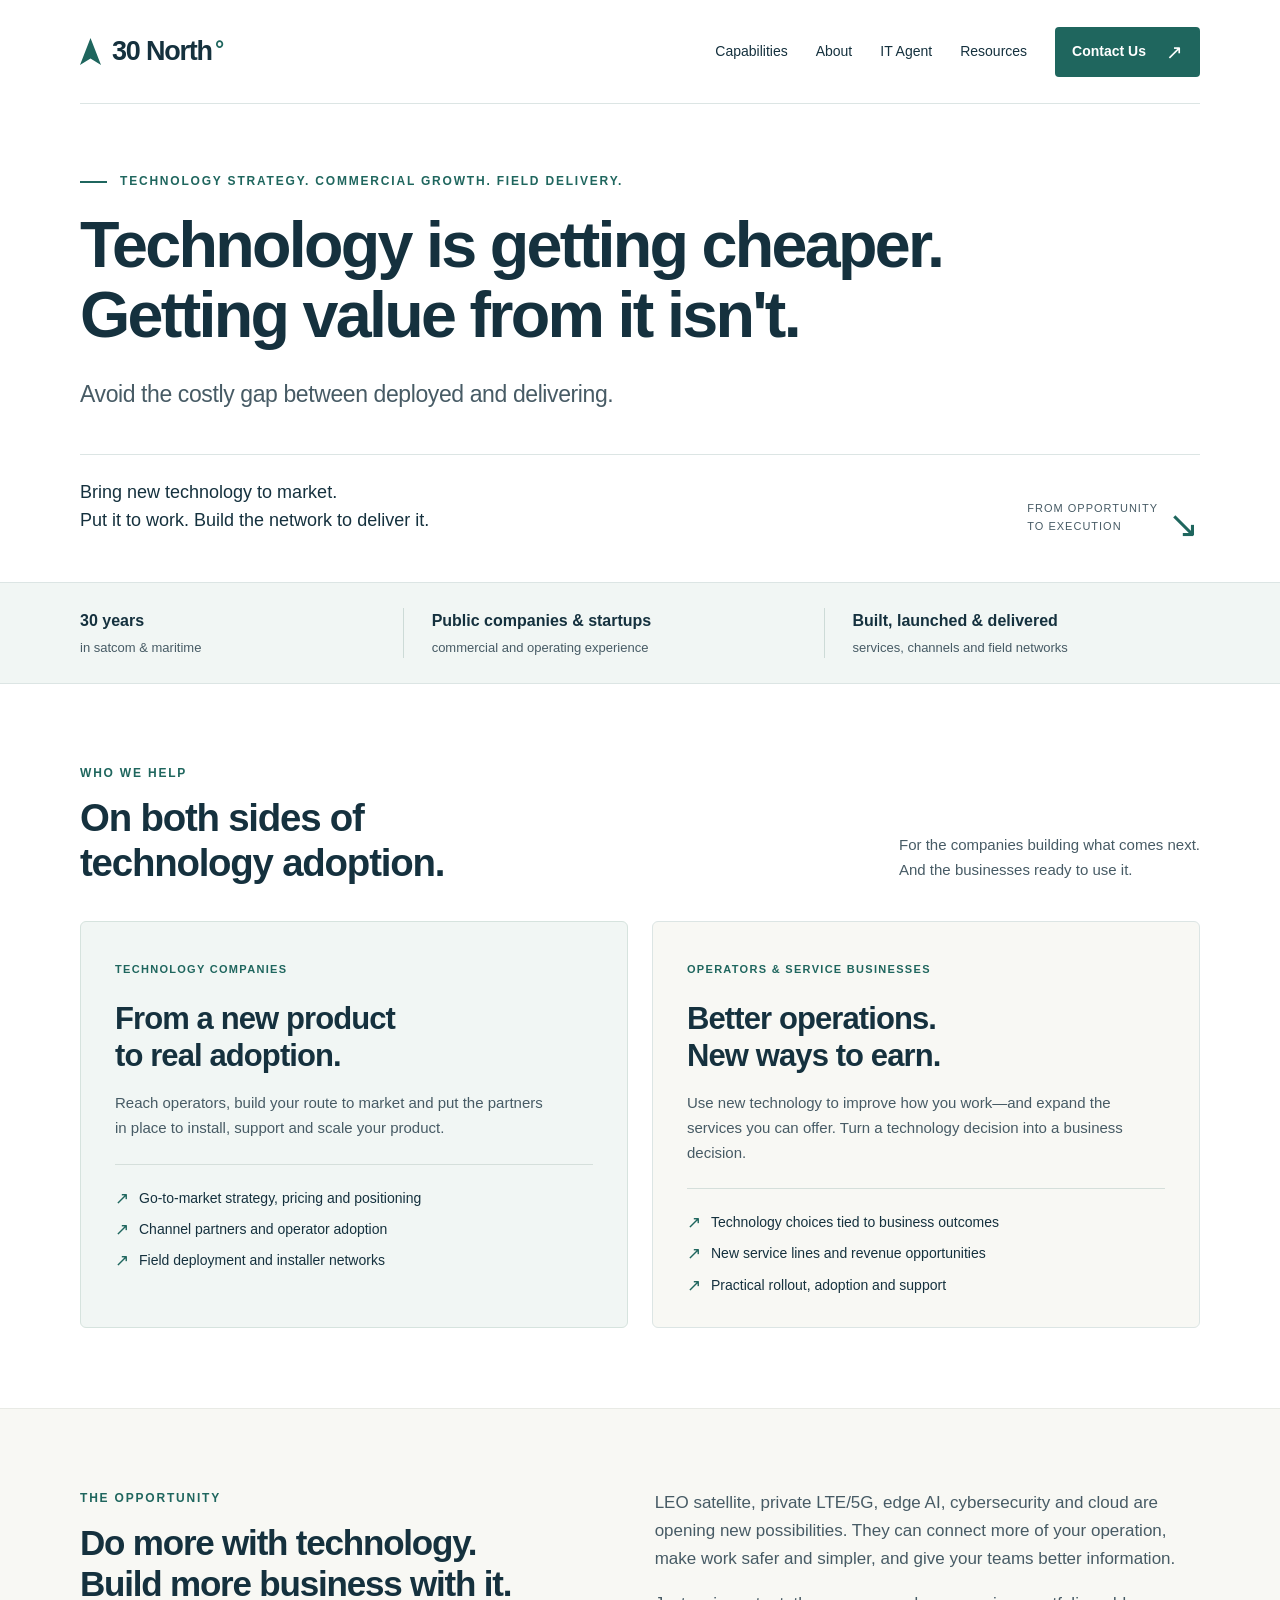
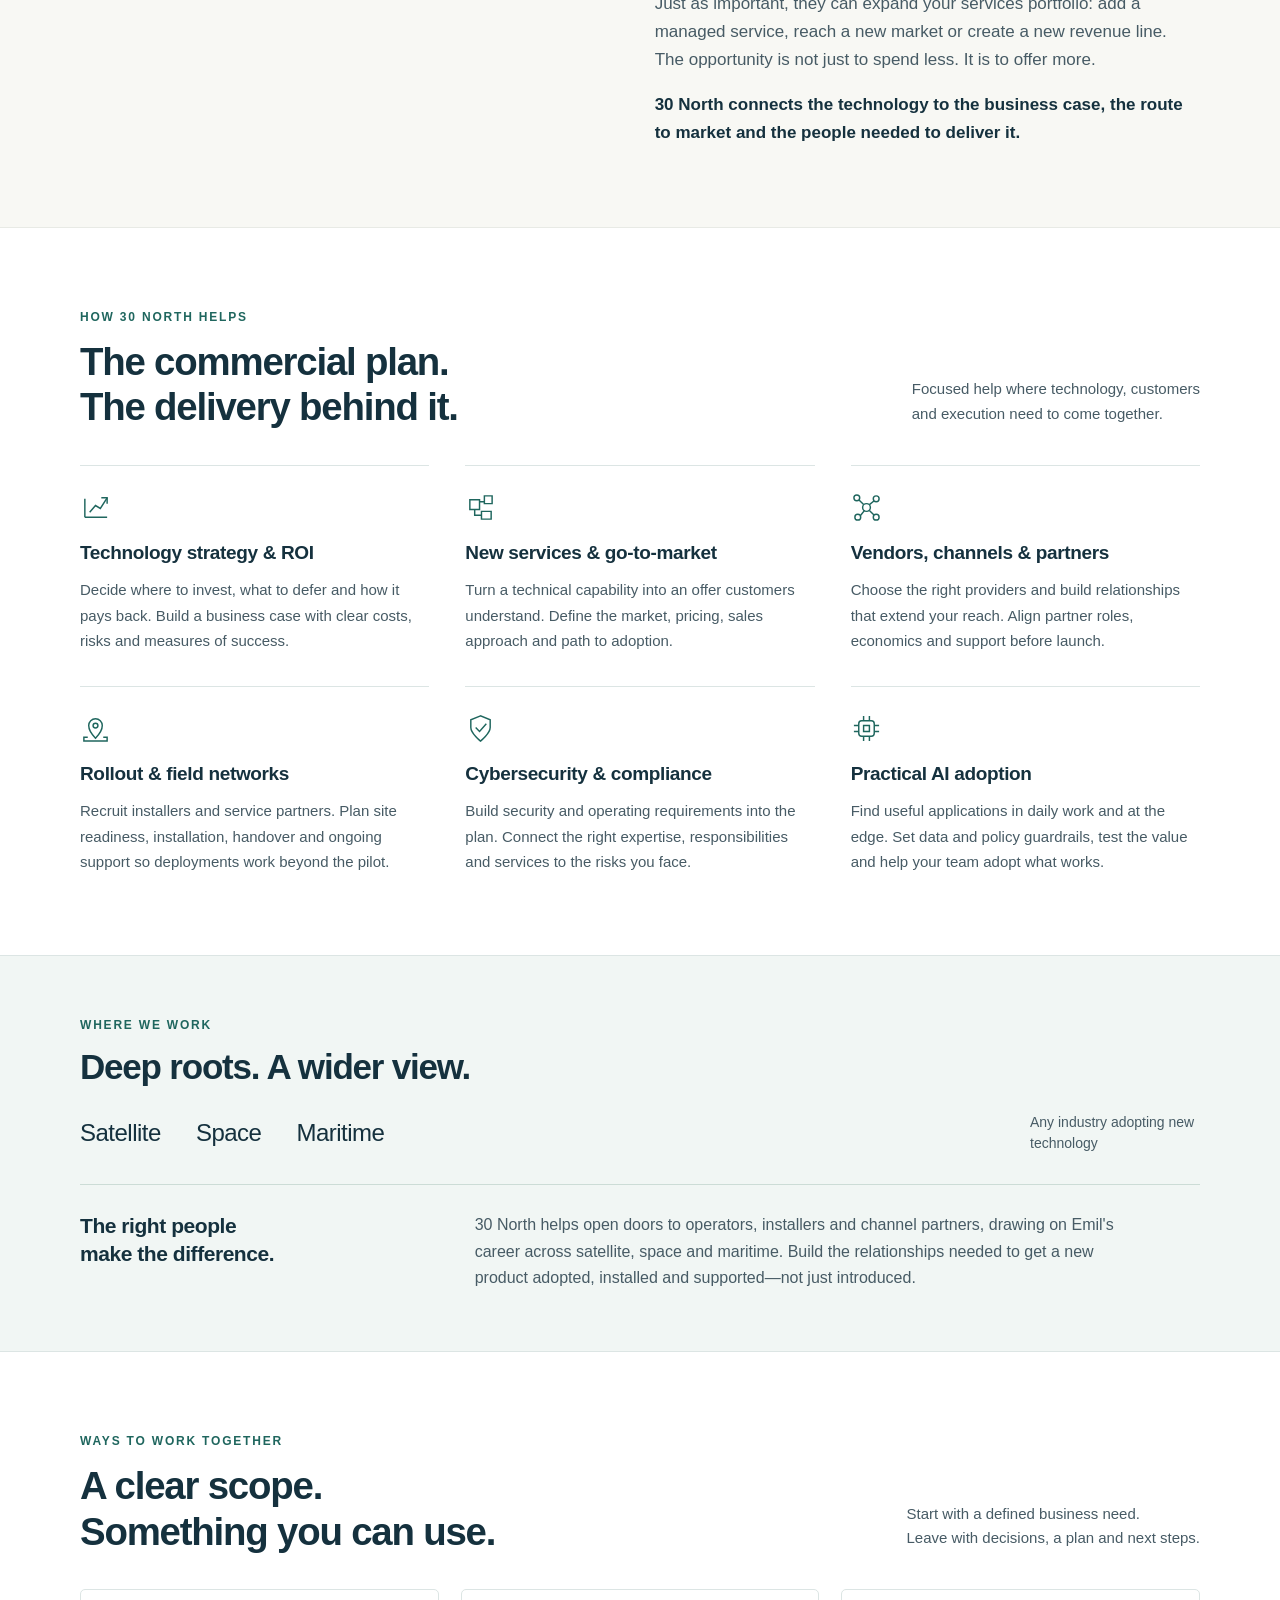
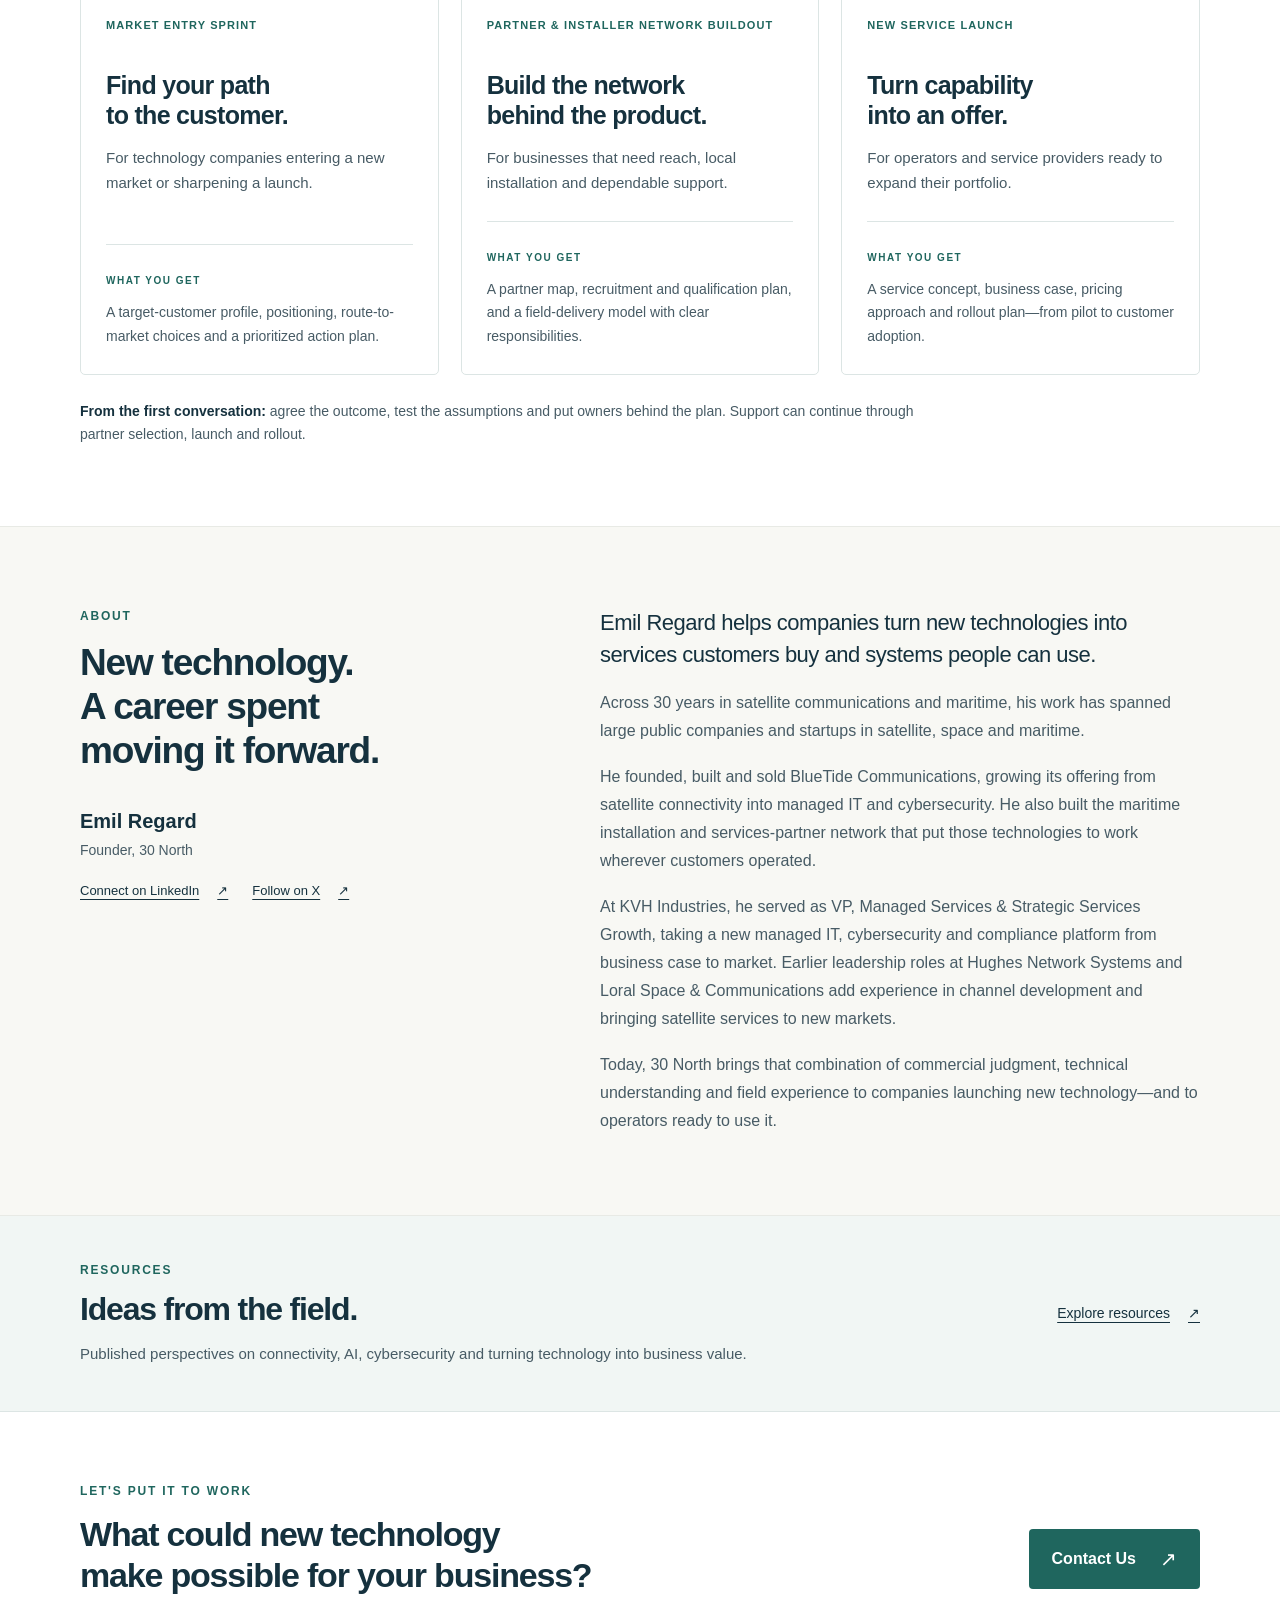
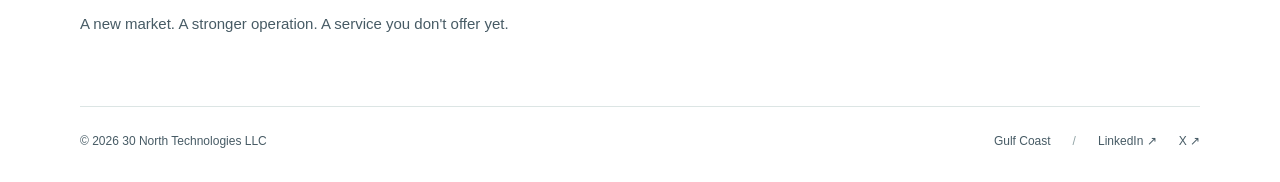
==== commit 434153cc: "Add a16z AI adoption article, IT agent page and sample IT report" ====
--- a/index.html
+++ b/index.html
@@ -1,6 +1,14 @@
 <!doctype html>
 <html lang="en">
 <head>
+<!-- Google tag (gtag.js) -->
+<script async src="https://www.googletagmanager.com/gtag/js?id=G-WLTWKJCWS1"></script>
+<script>
+  window.dataLayer = window.dataLayer || [];
+  function gtag(){dataLayer.push(arguments);}
+  gtag('js', new Date());
+  gtag('config', 'G-WLTWKJCWS1');
+</script>
   <meta charset="utf-8">
   <meta name="viewport" content="width=device-width, initial-scale=1">
   <meta name="theme-color" content="#153c48">
@@ -15,6 +23,7 @@
     <nav aria-label="Main navigation">
       <a class="nav-link" href="index.html#capabilities">Capabilities</a>
       <a class="nav-link" href="index.html#about">About</a>
+      <a class="nav-link" href="it-bot.html">IT Agent</a>
       <a class="nav-link" href="resources.html">Resources</a>
     </nav>
     <a class="btn small" href="mailto:emil@30north.ai">Contact Us <span aria-hidden="true">↗</span></a>
--- a/styles.css
+++ b/styles.css
@@ -54,3 +54,77 @@
 /* Profile links */
 .social-links{display:flex;flex-wrap:wrap;gap:12px 24px;margin-top:18px}.social-links .text-link{margin-top:0}
 @media(max-width:760px){.social-links{margin-top:12px}}
+
+/* Article pages */
+.article{padding-block:56px 70px}
+.article .eyebrow a{text-decoration:none}
+.article .eyebrow a:hover{text-decoration:underline}
+.article h1{font-size:clamp(36px,4.4vw,56px);letter-spacing:-2px;max-width:900px}
+.nowrap{white-space:nowrap}
+.article .sub{max-width:820px;font-size:21px}
+.article-meta{display:flex;flex-wrap:wrap;gap:8px 28px;margin-top:28px;padding-block:16px;border-block:1px solid var(--line);font-size:13px;color:var(--body)}
+.article-meta>span:first-child{color:var(--teal);font-weight:600}
+.article-body{max-width:760px;margin-top:40px}
+.article-body>p,.article-body li{color:var(--body)}
+.article-body>p+p{margin-top:18px}
+.article-body h2{font-size:28px;margin:52px 0 16px;letter-spacing:-.8px}
+.article-body h3{margin:32px 0 10px}
+.article-body strong{color:var(--ink)}
+.art-metrics{display:grid;grid-template-columns:repeat(4,minmax(0,1fr));gap:14px;margin-top:38px;width:min(1120px,calc(100vw - 96px))}
+.art-metrics>div{border:1px solid var(--line);border-top:3px solid var(--teal);border-radius:5px;padding:18px 18px 16px;background:var(--white)}
+.art-metrics strong{display:block;font-size:32px;line-height:1.1;letter-spacing:-1px;color:var(--teal)}
+.art-metrics span{display:block;font-size:13px;line-height:1.5;margin-top:8px;color:var(--ink)}
+.art-metrics small{display:block;font-size:11px;color:var(--body);margin-top:8px;text-transform:uppercase;letter-spacing:1px}
+.art-findings{padding-left:22px;display:grid;gap:14px}
+.art-findings li::marker{color:var(--teal);font-weight:700}
+.art-figure{margin:28px 0;padding:22px 24px;border:1px solid var(--line);border-radius:5px;background:var(--pale)}
+.art-figure figcaption{font-size:12px;text-transform:uppercase;letter-spacing:1.2px;font-weight:650;color:var(--teal);margin-bottom:16px}
+.art-bars{display:grid;gap:10px}
+.art-bar{display:grid;grid-template-columns:minmax(150px,34%) 1fr 58px;gap:14px;align-items:center;font-size:14px}
+.art-bar-label{color:var(--ink);line-height:1.35}
+.art-bar-track{height:12px;background:var(--white);border:1px solid var(--line);border-radius:3px;overflow:hidden}
+.art-bar-fill{display:block;height:100%;background:#8fb3ad}
+.art-bar.hi .art-bar-fill{background:var(--teal)}
+.art-bar-val{text-align:right;font-weight:600;font-variant-numeric:tabular-nums}
+.art-callout{margin-top:52px;padding:28px 30px;border-left:4px solid var(--teal);background:var(--warm);border-radius:0 5px 5px 0}
+.art-callout .eyebrow{margin-bottom:14px}
+.art-callout ul{padding-left:18px;display:grid;gap:12px}
+.art-callout li{color:var(--body)}
+.art-source-note{font-size:14px}
+.art-sources{margin-top:16px;padding-left:18px;font-size:14px;line-height:1.8;color:var(--body)}
+.art-sources a{color:var(--teal)}
+.art-back{margin-top:36px}
+@media(max-width:900px){.art-metrics{grid-template-columns:repeat(2,minmax(0,1fr))}}
+@media(max-width:760px){.article{padding-block:36px 48px}.article h1{font-size:36px;letter-spacing:-1.3px}.article .sub{font-size:18px}.art-metrics{width:auto;grid-template-columns:1fr 1fr}.art-bar{grid-template-columns:1fr 50px}.art-bar-label{grid-column:1 / -1}.article-body h2{font-size:24px}}
+
+/* IT agent and report pages */
+.itbot-hero,.report-hero{padding-block:60px 46px}
+.report-hero{padding-bottom:28px}
+.report-hero .eyebrow a{text-decoration:none}
+.itbot-hero h1{max-width:900px}
+.itbot-hero .sub{max-width:820px}
+.itbot-cta-row{display:flex;flex-wrap:wrap;align-items:center;gap:18px 30px;margin-top:34px}
+.itbot-cta-row .text-link{margin-top:0;font-weight:600;color:var(--teal);text-decoration:none}
+.itbot-why-body{max-width:780px;color:var(--body)}
+.itbot-why-body p+p{margin-top:16px}
+.itbot-grid{display:grid;grid-template-columns:repeat(4,minmax(0,1fr));gap:18px}
+.itbot-card{background:var(--white);border:1px solid var(--line);border-radius:5px;padding:22px}
+.itbot-num{display:block;font-size:12px;font-weight:700;letter-spacing:1.5px;color:var(--teal);margin-bottom:14px}
+.itbot-card h3{font-size:18px;margin-bottom:10px}
+.itbot-card p{font-size:14px;line-height:1.7;color:var(--body)}
+.itbot-sample-grid{display:grid;grid-template-columns:1.05fr 1fr;gap:44px;align-items:start}
+.itbot-shot{display:block;border:1px solid var(--line);border-radius:5px;overflow:hidden;box-shadow:0 10px 30px rgba(21,49,62,.08)}
+.itbot-shot img{display:block;width:100%;height:auto}
+.itbot-sample-copy h3{margin-bottom:14px}
+.itbot-sample-copy ul{padding-left:18px;display:grid;gap:10px;color:var(--body);font-size:16px}
+.itbot-sample-copy p{margin-top:16px;color:var(--body)}
+.itbot-links{display:flex;flex-wrap:wrap;gap:12px 28px;margin-top:10px}
+.itbot-links .text-link{font-weight:600;color:var(--teal);text-decoration:none}
+.itbot-fit{padding-top:0}
+.lane p{color:var(--body);margin-top:12px;font-size:15px}
+.article-meta a{color:var(--teal);font-weight:600;text-decoration:none}
+.report-frame-wrap{padding-bottom:60px}
+.report-frame-scroll{overflow-x:auto;border:1px solid var(--line);border-radius:5px;background:var(--white)}
+.report-frame{display:block;width:100%;min-width:780px;height:1760px;border:0}
+@media(max-width:1000px){.itbot-grid{grid-template-columns:repeat(2,minmax(0,1fr))}.itbot-sample-grid{grid-template-columns:1fr}}
+@media(max-width:760px){.itbot-hero,.report-hero{padding-block:36px 30px}.itbot-grid{grid-template-columns:1fr}.report-frame{height:1950px}}
